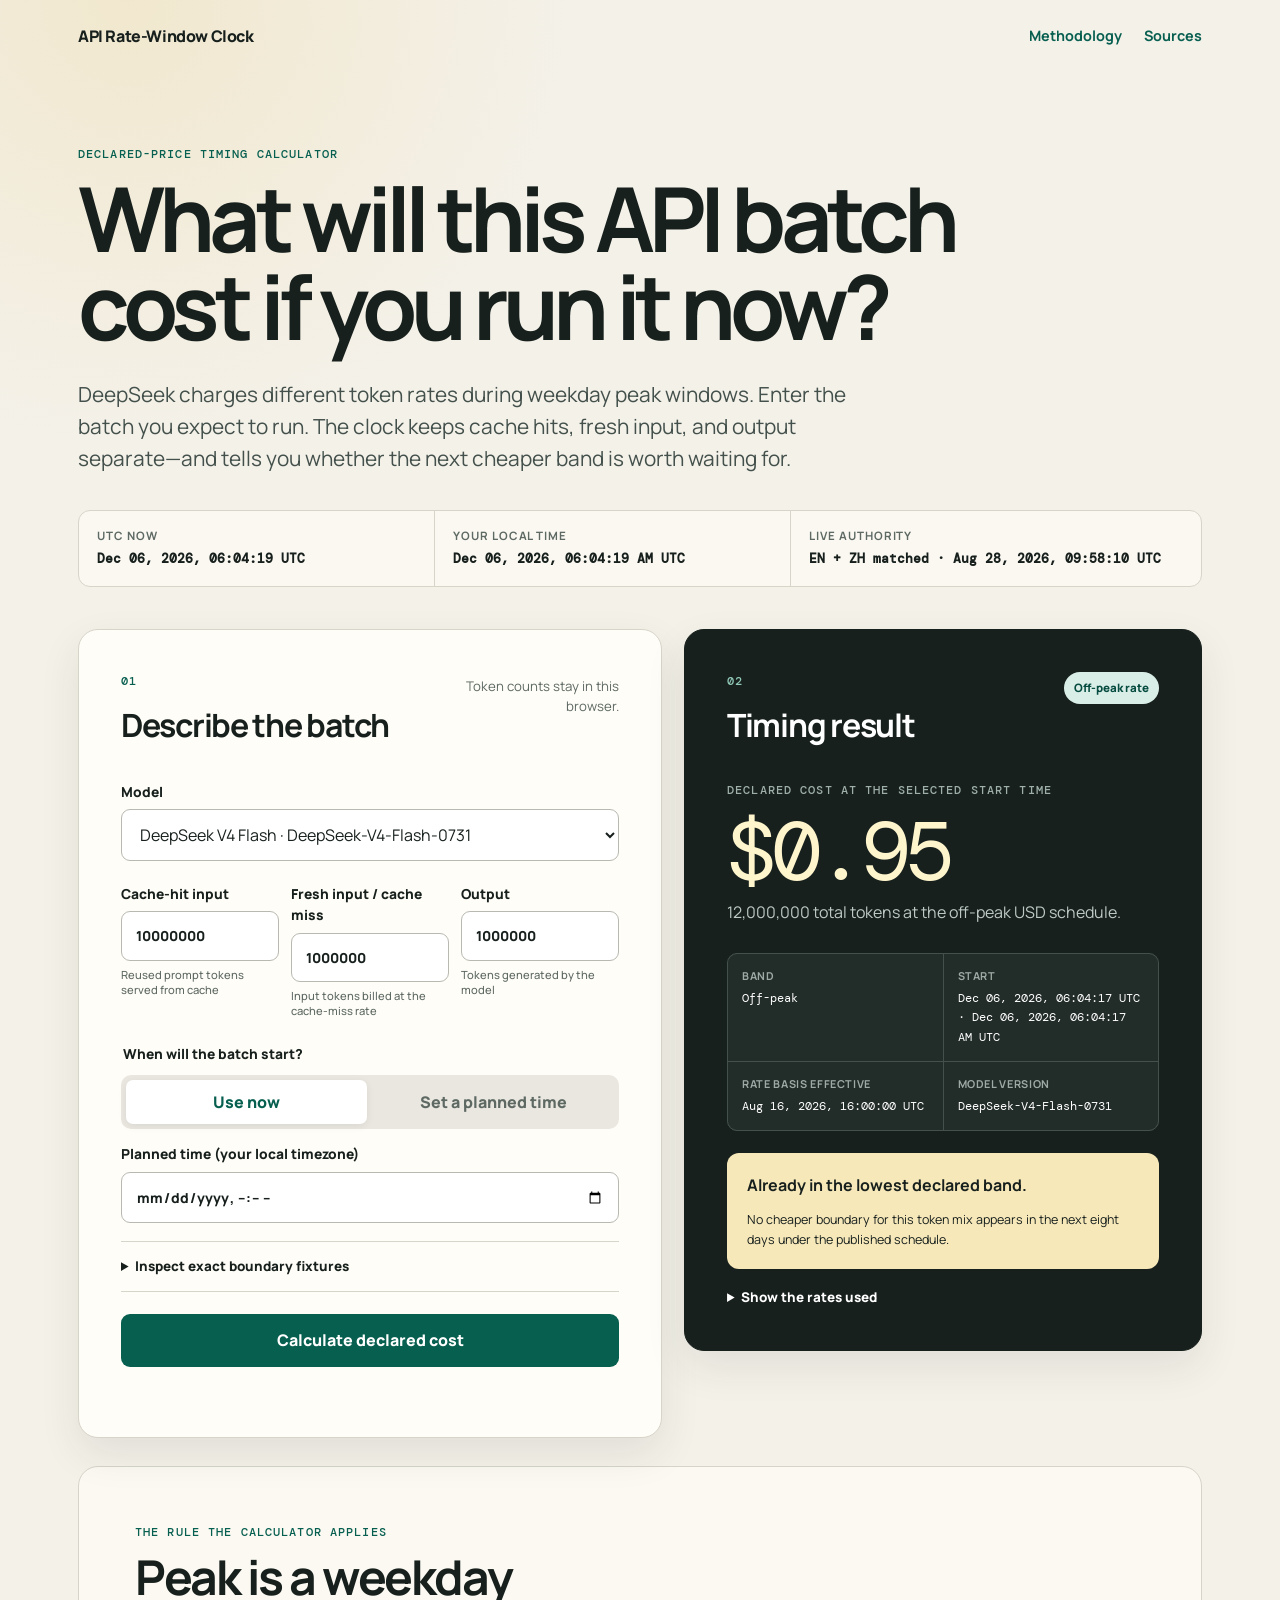
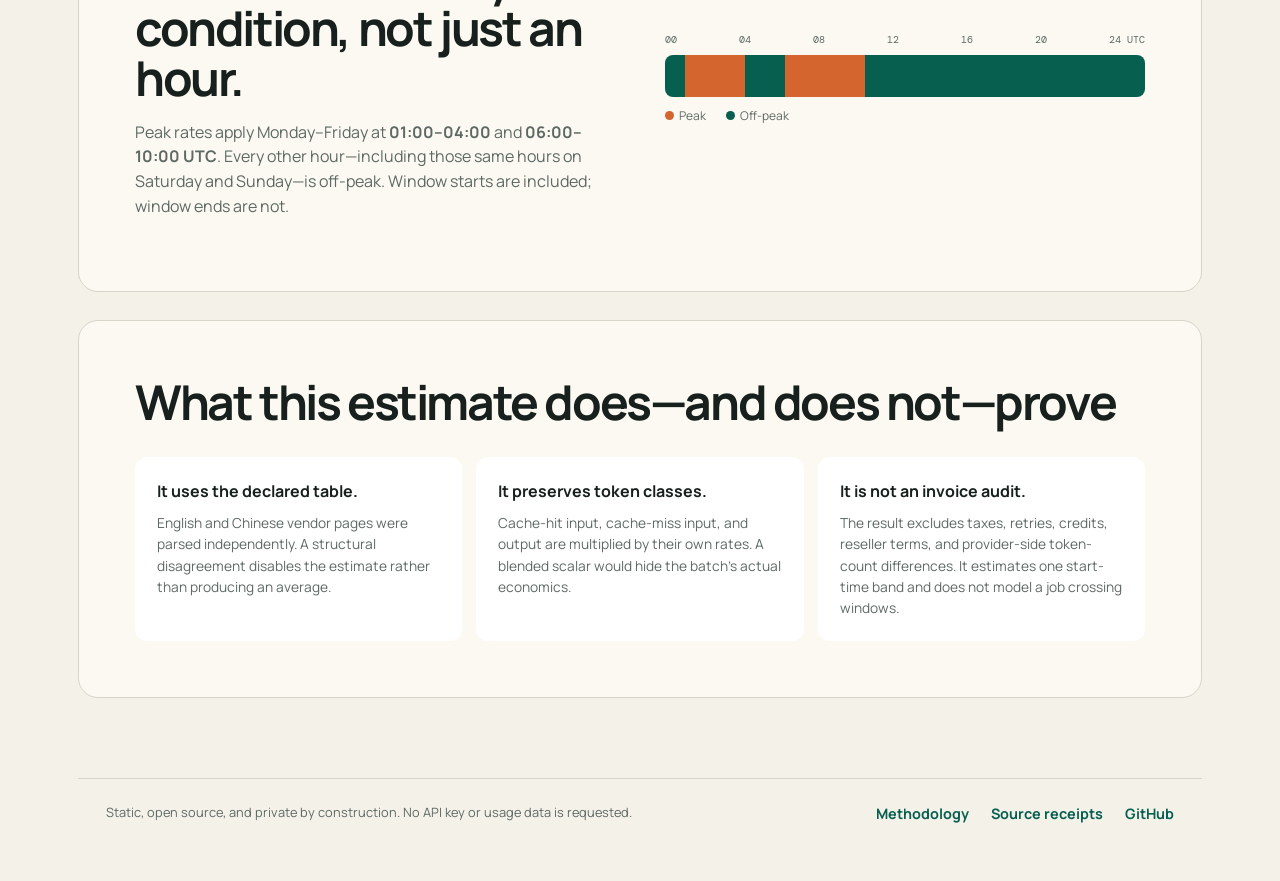
==== index.html @ c3a6a9be "deploy: API Rate-Window Clock" ====
<!doctype html>
<html lang="en">
<head>
  <meta charset="utf-8">
  <meta name="viewport" content="width=device-width,initial-scale=1">
  <meta name="description" content="Estimate a DeepSeek API batch at the declared peak or off-peak token rates, and see whether waiting changes the price.">
  <title>API Rate-Window Clock</title>
  <link rel="stylesheet" href="style.css">
</head>
<body>
  <header class="site-header">
    <a class="brand" href="index.html">API Rate-Window Clock</a>
    <nav aria-label="Main navigation">
      <a href="methodology.html">Methodology</a>
      <a href="sources.html">Sources</a>
    </nav>
  </header>

  <main>
    <section class="hero">
      <p class="eyebrow">Declared-price timing calculator</p>
      <h1>What will this API batch cost if you run it now?</h1>
      <p class="lede">DeepSeek charges different token rates during weekday peak windows. Enter the batch you expect to run. The clock keeps cache hits, fresh input, and output separate—and tells you whether the next cheaper band is worth waiting for.</p>
      <div class="clock-strip" aria-live="polite">
        <div><span>UTC now</span><strong id="utc-clock">—</strong></div>
        <div><span>Your local time</span><strong id="local-clock">—</strong></div>
        <div><span>Live authority</span><strong id="authority-clock">Loading…</strong></div>
      </div>
    </section>

    <section class="calculator-shell" aria-labelledby="calculator-title">
      <form id="calculator-form" class="calculator-card">
        <div class="section-heading">
          <div><p class="step">01</p><h2 id="calculator-title">Describe the batch</h2></div>
          <p>Token counts stay in this browser.</p>
        </div>

        <label for="model">Model</label>
        <select id="model" name="model" required disabled><option>Loading current models…</option></select>

        <div class="token-grid">
          <label>Cache-hit input
            <input id="cache-hit" name="cache_hit" type="number" min="0" step="1" value="10000000" inputmode="numeric" required>
            <small>Reused prompt tokens served from cache</small>
          </label>
          <label>Fresh input / cache miss
            <input id="cache-miss" name="cache_miss" type="number" min="0" step="1" value="1000000" inputmode="numeric" required>
            <small>Input tokens billed at the cache-miss rate</small>
          </label>
          <label>Output
            <input id="output" name="output" type="number" min="0" step="1" value="1000000" inputmode="numeric" required>
            <small>Tokens generated by the model</small>
          </label>
        </div>

        <fieldset class="time-choice">
          <legend>When will the batch start?</legend>
          <div class="segmented">
            <button type="button" id="use-now" class="active" aria-pressed="true">Use now</button>
            <button type="button" id="use-planned" aria-pressed="false">Set a planned time</button>
          </div>
          <label id="planned-field" hidden>Planned time (your local timezone)
            <input id="planned-time" type="datetime-local" step="60">
          </label>
        </fieldset>

        <details class="fixtures">
          <summary>Inspect exact boundary fixtures</summary>
          <p>These set a known UTC timestamp so the clock's boundary rules are visible.</p>
          <div class="fixture-buttons">
            <button type="button" data-fixture="2026-09-01T03:59:00Z">Weekday 03:59 UTC · peak</button>
            <button type="button" data-fixture="2026-09-01T04:00:00Z">Weekday 04:00 UTC · off-peak</button>
            <button type="button" data-fixture="2026-09-05T02:00:00Z">Saturday 02:00 UTC · off-peak</button>
          </div>
        </details>

        <button id="calculate" class="primary" type="submit" disabled>Calculate declared cost</button>
        <p id="form-error" class="form-error" role="alert"></p>
      </form>

      <section id="result" class="result-card" aria-live="polite" aria-labelledby="result-title">
        <div class="section-heading">
          <div><p class="step">02</p><h2 id="result-title">Timing result</h2></div>
          <span id="result-status" class="status-pill">Waiting for rates</span>
        </div>
        <div id="result-empty" class="result-empty">
          <p>The current vendor table is loading. When it is ready, the estimate will identify the exact rate band and the next cheaper boundary.</p>
        </div>
        <div id="result-unavailable" class="result-unavailable" hidden>
          <h3>Estimate unavailable</h3>
          <p id="unavailable-reason"></p>
          <p>No missing or conflicting price is treated as zero.</p>
        </div>
        <div id="result-content" hidden>
          <p class="result-kicker">Declared cost at the selected start time</p>
          <p id="selected-cost" class="result-number">—</p>
          <p id="selected-summary" class="result-summary">—</p>
          <dl class="result-details">
            <div><dt>Band</dt><dd id="selected-regime">—</dd></div>
            <div><dt>Start</dt><dd id="selected-time">—</dd></div>
            <div><dt>Rate basis effective</dt><dd id="basis-effective">—</dd></div>
            <div><dt>Model version</dt><dd id="model-version">—</dd></div>
          </dl>
          <div id="cheaper-panel" class="cheaper-panel">
            <p class="result-kicker">Next cheaper boundary</p>
            <div class="savings-grid">
              <div><span>Cost then</span><strong id="next-cost">—</strong></div>
              <div><span>You save</span><strong id="savings">—</strong></div>
              <div><span>Wait</span><strong id="wait-time">—</strong></div>
            </div>
            <p id="next-summary"></p>
          </div>
          <div id="lowest-panel" class="lowest-panel" hidden>
            <strong>Already in the lowest declared band.</strong>
            <p>No cheaper boundary for this token mix appears in the next eight days under the published schedule.</p>
          </div>
          <details class="rate-breakdown">
            <summary>Show the rates used</summary>
            <dl>
              <div><dt>Cache-hit input</dt><dd id="rate-hit">—</dd></div>
              <div><dt>Fresh input</dt><dd id="rate-miss">—</dd></div>
              <div><dt>Output</dt><dd id="rate-output">—</dd></div>
            </dl>
          </details>
        </div>
      </section>
    </section>

    <section class="schedule-section">
      <div>
        <p class="eyebrow">The rule the calculator applies</p>
        <h2>Peak is a weekday condition, not just an hour.</h2>
        <p>Peak rates apply Monday–Friday at <strong>01:00–04:00</strong> and <strong>06:00–10:00 UTC</strong>. Every other hour—including those same hours on Saturday and Sunday—is off-peak. Window starts are included; window ends are not.</p>
      </div>
      <div class="schedule-visual" aria-label="Weekday UTC price schedule">
        <div class="schedule-label"><span>00</span><span>04</span><span>08</span><span>12</span><span>16</span><span>20</span><span>24 UTC</span></div>
        <div class="schedule-bar"><i class="off a"></i><i class="peak b"></i><i class="off c"></i><i class="peak d"></i><i class="off e"></i></div>
        <div class="legend"><span><i class="peak-dot"></i>Peak</span><span><i class="off-dot"></i>Off-peak</span></div>
      </div>
    </section>

    <section class="truth-section">
      <h2>What this estimate does—and does not—prove</h2>
      <div class="truth-grid">
        <article><h3>It uses the declared table.</h3><p>English and Chinese vendor pages were parsed independently. A structural disagreement disables the estimate rather than producing an average.</p></article>
        <article><h3>It preserves token classes.</h3><p>Cache-hit input, cache-miss input, and output are multiplied by their own rates. A blended scalar would hide the batch's actual economics.</p></article>
        <article><h3>It is not an invoice audit.</h3><p>The result excludes taxes, retries, credits, reseller terms, and provider-side token-count differences. It estimates one start-time band and does not model a job crossing windows.</p></article>
      </div>
    </section>
  </main>

  <footer>
    <p>Static, open source, and private by construction. No API key or usage data is requested.</p>
    <nav><a href="methodology.html">Methodology</a><a href="sources.html">Source receipts</a><a href="https://github.com/GreatTombProductions/api-rate-window-clock">GitHub</a></nav>
  </footer>

  <script src="calculator.js"></script>
  <script src="app.js"></script>
</body>
</html>
---- style.css ----
@import url('https://fonts.googleapis.com/css2?family=DM+Mono:wght@400;500&family=Manrope:wght@400;500;600;700;800&display=swap');

:root {
  --ink: #17201d;
  --muted: #5e6964;
  --paper: #f4f1e9;
  --card: #fffdf7;
  --line: #d7d4c9;
  --green: #075f50;
  --green-soft: #d9eee7;
  --orange: #d4652f;
  --orange-soft: #f6dfd3;
  --yellow: #e3b949;
  --shadow: 0 16px 42px rgba(31, 43, 38, .09);
}

* { box-sizing: border-box; }
html { color-scheme: light; scroll-behavior: smooth; }
body {
  margin: 0;
  background:
    radial-gradient(circle at 10% 0%, rgba(227, 185, 73, .17), transparent 28rem),
    var(--paper);
  color: var(--ink);
  font-family: Manrope, system-ui, sans-serif;
  line-height: 1.55;
}
a { color: var(--green); text-underline-offset: 3px; }
button, input, select { font: inherit; }
button { cursor: pointer; }

.site-header {
  max-width: 1180px;
  margin: 0 auto;
  padding: 24px 28px;
  display: flex;
  align-items: center;
  justify-content: space-between;
  gap: 24px;
}
.brand { color: var(--ink); font-weight: 800; text-decoration: none; letter-spacing: -.025em; }
.site-header nav, footer nav { display: flex; gap: 22px; }
.site-header nav a, footer nav a { font-size: .9rem; font-weight: 700; text-decoration: none; }

main { max-width: 1180px; margin: 0 auto; padding: 0 28px 80px; }
.hero { padding: 72px 0 42px; }
.eyebrow, .step, .result-kicker {
  margin: 0 0 10px;
  color: var(--green);
  font-family: "DM Mono", monospace;
  font-size: .78rem;
  font-weight: 500;
  letter-spacing: .09em;
  text-transform: uppercase;
}
h1 { max-width: 900px; margin: 0; font-size: clamp(2.7rem, 7vw, 5.8rem); line-height: .98; letter-spacing: -.065em; }
.lede { max-width: 790px; margin: 28px 0 36px; color: #43504b; font-size: clamp(1.05rem, 2vw, 1.3rem); }
.clock-strip {
  display: grid;
  grid-template-columns: 1fr 1fr 1.15fr;
  border: 1px solid var(--line);
  border-radius: 12px;
  background: rgba(255, 253, 247, .68);
  overflow: hidden;
}
.clock-strip div { min-width: 0; padding: 16px 18px; border-right: 1px solid var(--line); }
.clock-strip div:last-child { border-right: 0; }
.clock-strip span, .savings-grid span { display: block; color: var(--muted); font-size: .72rem; font-weight: 700; letter-spacing: .08em; text-transform: uppercase; }
.clock-strip strong { display: block; margin-top: 4px; font-family: "DM Mono", monospace; font-size: .83rem; overflow-wrap: anywhere; }

.calculator-shell { display: grid; grid-template-columns: minmax(0, 1.06fr) minmax(0, .94fr); gap: 22px; align-items: start; }
.calculator-card, .result-card {
  min-width: 0;
  padding: clamp(24px, 4vw, 42px);
  border: 1px solid var(--line);
  border-radius: 20px;
  background: var(--card);
  box-shadow: var(--shadow);
}
.result-card { position: sticky; top: 18px; background: var(--ink); color: white; border-color: var(--ink); }
.section-heading { display: flex; justify-content: space-between; gap: 20px; align-items: flex-start; margin-bottom: 30px; }
.section-heading h2 { margin: 0; font-size: clamp(1.45rem, 3vw, 2rem); letter-spacing: -.04em; }
.section-heading > p { max-width: 180px; margin: 4px 0 0; color: var(--muted); font-size: .83rem; text-align: right; }
.result-card .step { color: #91c9b8; }

label, legend { display: block; font-size: .86rem; font-weight: 800; }
select, input {
  width: 100%;
  margin-top: 7px;
  padding: 13px 14px;
  border: 1px solid #b8b9b1;
  border-radius: 9px;
  background: white;
  color: var(--ink);
  outline: 0;
}
select:focus, input:focus { border-color: var(--green); box-shadow: 0 0 0 3px rgba(7, 95, 80, .13); }
select:disabled { color: var(--muted); }
.token-grid { display: grid; grid-template-columns: repeat(3, 1fr); gap: 12px; margin: 22px 0; }
.token-grid small { display: block; margin-top: 6px; color: var(--muted); font-size: .7rem; font-weight: 500; line-height: 1.35; }
.time-choice { margin: 25px 0 18px; padding: 0; border: 0; }
.segmented { display: flex; gap: 6px; margin: 10px 0 14px; padding: 5px; border-radius: 10px; background: #e9e7df; }
.segmented button { flex: 1; padding: 10px; border: 0; border-radius: 7px; background: transparent; color: var(--muted); font-weight: 800; }
.segmented button.active { background: white; color: var(--green); box-shadow: 0 2px 8px rgba(0, 0, 0, .07); }
.fixtures { margin: 12px 0 22px; border-top: 1px solid var(--line); border-bottom: 1px solid var(--line); padding: 14px 0; }
.fixtures summary, .rate-breakdown summary { cursor: pointer; font-size: .84rem; font-weight: 800; }
.fixtures p { color: var(--muted); font-size: .78rem; }
.fixture-buttons { display: flex; flex-wrap: wrap; gap: 7px; }
.fixture-buttons button { border: 1px solid var(--line); border-radius: 999px; padding: 7px 10px; background: white; color: var(--green); font-size: .72rem; font-weight: 700; }
.primary { width: 100%; padding: 14px 20px; border: 0; border-radius: 9px; background: var(--green); color: white; font-weight: 800; }
.primary:hover { background: #064b40; }
.primary:disabled { cursor: wait; opacity: .55; }
.form-error { min-height: 1.4em; margin: 10px 0 0; color: #a83c28; font-size: .82rem; font-weight: 700; }

.status-pill { padding: 7px 10px; border-radius: 999px; background: #34403c; color: #dce7e2; font-size: .72rem; font-weight: 800; white-space: nowrap; }
.status-pill.peak { background: var(--orange-soft); color: #903814; }
.status-pill.off_peak { background: var(--green-soft); color: #064c40; }
.status-pill.warning { background: #f1d4ce; color: #802f1f; }
.result-empty, .result-unavailable { color: #c1cbc7; }
.result-unavailable h3 { color: white; }
.result-kicker { color: #9fb0aa; }
.result-number { margin: 3px 0 7px; color: #fff5cd; font-family: "DM Mono", monospace; font-size: clamp(3.2rem, 7vw, 5.2rem); line-height: 1; letter-spacing: -.065em; overflow-wrap: anywhere; }
.result-summary { margin: 0 0 28px; color: #bec9c5; }
.result-details { display: grid; grid-template-columns: 1fr 1fr; gap: 1px; margin: 0; background: #44504c; border: 1px solid #44504c; border-radius: 10px; overflow: hidden; }
.result-details div { padding: 14px; background: #222c28; min-width: 0; }
dt { color: #9eaaa5; font-size: .68rem; font-weight: 700; letter-spacing: .06em; text-transform: uppercase; }
dd { margin: 4px 0 0; font-family: "DM Mono", monospace; font-size: .78rem; overflow-wrap: anywhere; }
.cheaper-panel, .lowest-panel { margin-top: 22px; padding: 20px; border-radius: 12px; background: #f7e8ba; color: var(--ink); }
.cheaper-panel .result-kicker { color: #6d5923; }
.savings-grid { display: grid; grid-template-columns: repeat(3, 1fr); gap: 12px; }
.savings-grid strong { display: block; margin-top: 4px; font-family: "DM Mono", monospace; font-size: 1rem; }
.cheaper-panel > p:last-child, .lowest-panel p { margin-bottom: 0; font-size: .78rem; }
.rate-breakdown { margin-top: 18px; }
.rate-breakdown dl { margin: 12px 0 0; }
.rate-breakdown dl div { display: flex; justify-content: space-between; gap: 16px; padding: 8px 0; border-bottom: 1px solid #3c4642; }

.schedule-section, .truth-section { margin-top: 28px; padding: clamp(30px, 5vw, 56px); border: 1px solid var(--line); border-radius: 20px; background: rgba(255, 253, 247, .7); }
.schedule-section { display: grid; grid-template-columns: 1fr 1fr; gap: 50px; align-items: center; }
.schedule-section h2, .truth-section h2 { margin: 0; font-size: clamp(1.8rem, 4vw, 3rem); line-height: 1.05; letter-spacing: -.05em; }
.schedule-section p:not(.eyebrow) { color: var(--muted); }
.schedule-label { display: flex; justify-content: space-between; color: var(--muted); font-family: "DM Mono", monospace; font-size: .62rem; }
.schedule-bar { display: grid; grid-template-columns: 1fr 3fr 2fr 4fr 14fr; height: 42px; margin-top: 8px; overflow: hidden; border-radius: 8px; }
.schedule-bar .peak { background: var(--orange); }
.schedule-bar .off { background: var(--green); }
.legend { display: flex; gap: 20px; margin-top: 10px; color: var(--muted); font-size: .75rem; }
.legend i { display: inline-block; width: 9px; height: 9px; margin-right: 5px; border-radius: 50%; }
.peak-dot { background: var(--orange); } .off-dot { background: var(--green); }
.truth-grid { display: grid; grid-template-columns: repeat(3, 1fr); gap: 14px; margin-top: 30px; }
.truth-grid article { padding: 22px; border-radius: 12px; background: white; }
.truth-grid h3 { margin: 0 0 8px; font-size: 1rem; }
.truth-grid p { margin: 0; color: var(--muted); font-size: .86rem; }

.content-page { max-width: 860px; }
.content-hero { padding: 72px 0 36px; }
.content-hero h1 { font-size: clamp(2.7rem, 7vw, 5rem); }
.prose { padding: clamp(24px, 5vw, 54px); border: 1px solid var(--line); border-radius: 20px; background: var(--card); box-shadow: var(--shadow); }
.prose h2 { margin-top: 2.4em; letter-spacing: -.03em; }
.prose h2:first-child { margin-top: 0; }
.prose h3 { margin-top: 1.8em; }
.prose p, .prose li { color: #47534e; }
.prose code { font-family: "DM Mono", monospace; font-size: .85em; }
.prose pre { overflow-x: auto; padding: 18px; border-radius: 10px; background: var(--ink); color: #eaf2ee; }
.source-card { margin: 18px 0; padding: 20px; border: 1px solid var(--line); border-radius: 12px; }
.source-card h3 { margin-top: 0; }
.hash { overflow-wrap: anywhere; font-family: "DM Mono", monospace; font-size: .72rem; }
.notice { padding: 16px 18px; border-left: 4px solid var(--yellow); background: #fbf3d8; }

footer { max-width: 1124px; margin: 0 auto 32px; padding: 24px 28px; display: flex; justify-content: space-between; gap: 24px; border-top: 1px solid var(--line); color: var(--muted); font-size: .8rem; }
footer p { margin: 0; }

@media (max-width: 860px) {
  .clock-strip, .calculator-shell, .schedule-section { grid-template-columns: 1fr; }
  .clock-strip div { border-right: 0; border-bottom: 1px solid var(--line); }
  .clock-strip div:last-child { border-bottom: 0; }
  .result-card { position: static; }
  .token-grid, .truth-grid { grid-template-columns: 1fr; }
  .schedule-section { gap: 28px; }
}

@media (max-width: 520px) {
  .site-header { padding: 18px 16px; align-items: flex-start; }
  .site-header nav { gap: 10px; flex-direction: column; align-items: flex-end; }
  main { padding: 0 12px 56px; }
  .hero { padding-top: 44px; }
  .calculator-card, .result-card, .schedule-section, .truth-section, .prose { padding: 22px 18px; border-radius: 15px; }
  .section-heading { gap: 10px; }
  .section-heading > p { display: none; }
  .result-details, .savings-grid { grid-template-columns: 1fr; }
  .result-number { font-size: 3.1rem; }
  footer { margin: 0 12px 24px; padding: 20px 4px; flex-direction: column; }
  footer nav { flex-wrap: wrap; }
}
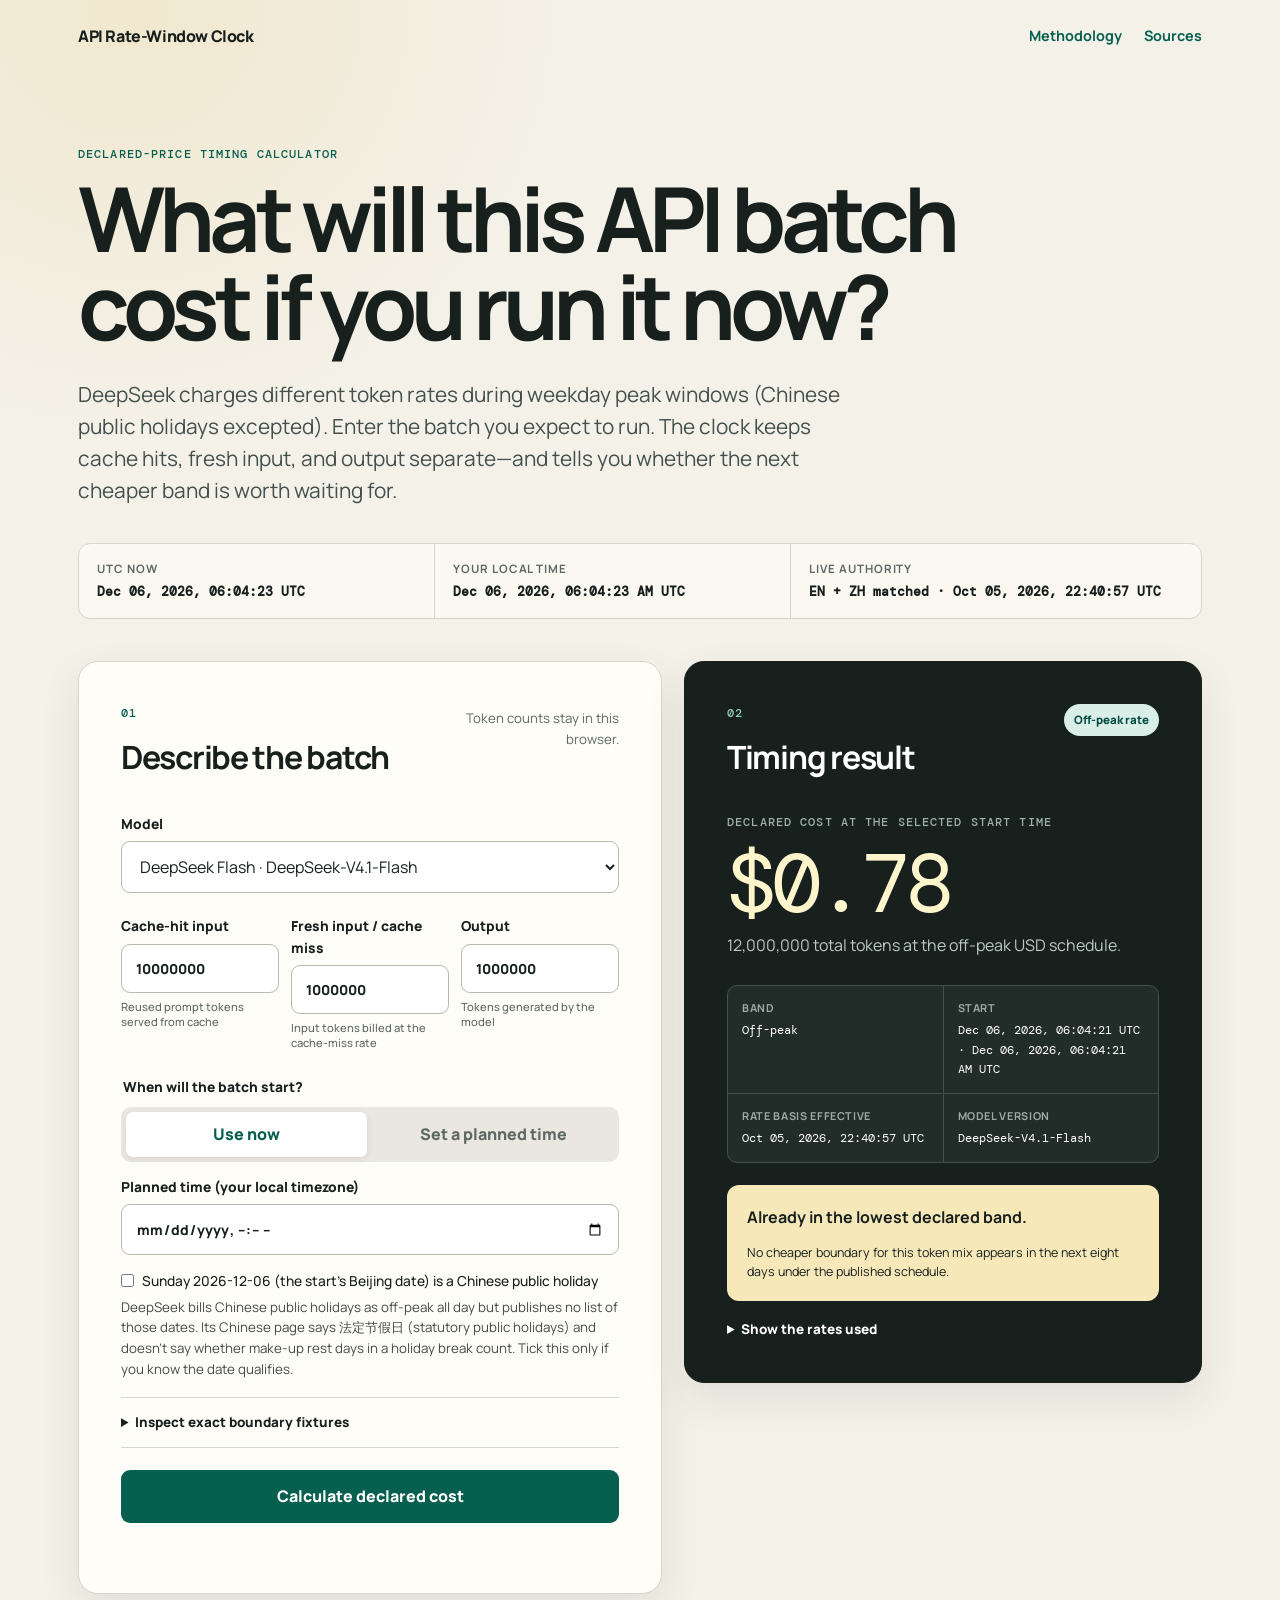
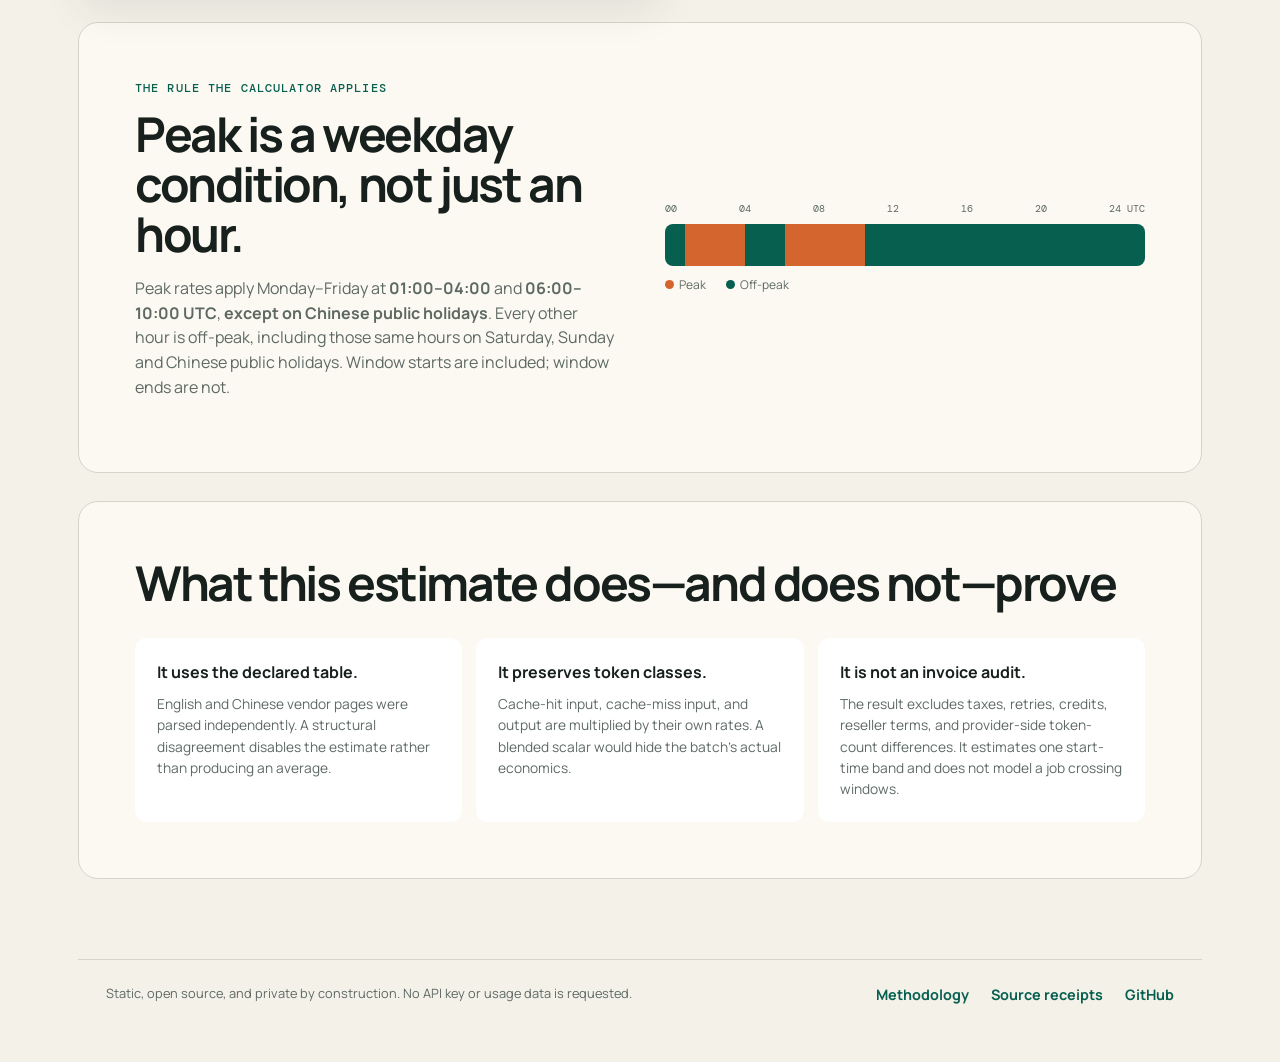
==== commit 974c5d00: "refresh: current DeepSeek table (V4.1 Flash prices, holiday exclusion), verified-from-capture basis" ====
--- a/index.html
+++ b/index.html
@@ -20,7 +20,7 @@
     <section class="hero">
       <p class="eyebrow">Declared-price timing calculator</p>
       <h1>What will this API batch cost if you run it now?</h1>
-      <p class="lede">DeepSeek charges different token rates during weekday peak windows. Enter the batch you expect to run. The clock keeps cache hits, fresh input, and output separate—and tells you whether the next cheaper band is worth waiting for.</p>
+      <p class="lede">DeepSeek charges different token rates during weekday peak windows (Chinese public holidays excepted). Enter the batch you expect to run. The clock keeps cache hits, fresh input, and output separate—and tells you whether the next cheaper band is worth waiting for.</p>
       <div class="clock-strip" aria-live="polite">
         <div><span>UTC now</span><strong id="utc-clock">—</strong></div>
         <div><span>Your local time</span><strong id="local-clock">—</strong></div>
@@ -62,15 +62,17 @@
           <label id="planned-field" hidden>Planned time (your local timezone)
             <input id="planned-time" type="datetime-local" step="60">
           </label>
+          <label class="holiday-choice"><input id="cn-holiday" type="checkbox"> <span id="holiday-label">The start's Beijing date is a Chinese public holiday</span></label>
+          <small class="holiday-note">DeepSeek bills Chinese public holidays as off-peak all day but publishes no list of those dates. Its Chinese page says 法定节假日 (statutory public holidays) and doesn't say whether make-up rest days in a holiday break count. Tick this only if you know the date qualifies.</small>
         </fieldset>
 
         <details class="fixtures">
           <summary>Inspect exact boundary fixtures</summary>
           <p>These set a known UTC timestamp so the clock's boundary rules are visible.</p>
           <div class="fixture-buttons">
-            <button type="button" data-fixture="2026-09-01T03:59:00Z">Weekday 03:59 UTC · peak</button>
-            <button type="button" data-fixture="2026-09-01T04:00:00Z">Weekday 04:00 UTC · off-peak</button>
-            <button type="button" data-fixture="2026-09-05T02:00:00Z">Saturday 02:00 UTC · off-peak</button>
+            <button type="button" data-fixture="2026-10-13T03:59:00Z">Weekday 03:59 UTC · peak</button>
+            <button type="button" data-fixture="2026-10-13T04:00:00Z">Weekday 04:00 UTC · off-peak</button>
+            <button type="button" data-fixture="2026-10-17T02:00:00Z">Saturday 02:00 UTC · off-peak</button>
           </div>
         </details>
 
@@ -95,6 +97,7 @@
           <p class="result-kicker">Declared cost at the selected start time</p>
           <p id="selected-cost" class="result-number">—</p>
           <p id="selected-summary" class="result-summary">—</p>
+          <p id="holiday-caveat" class="holiday-caveat" hidden></p>
           <dl class="result-details">
             <div><dt>Band</dt><dd id="selected-regime">—</dd></div>
             <div><dt>Start</dt><dd id="selected-time">—</dd></div>
@@ -130,7 +133,7 @@
       <div>
         <p class="eyebrow">The rule the calculator applies</p>
         <h2>Peak is a weekday condition, not just an hour.</h2>
-        <p>Peak rates apply Monday–Friday at <strong>01:00–04:00</strong> and <strong>06:00–10:00 UTC</strong>. Every other hour—including those same hours on Saturday and Sunday—is off-peak. Window starts are included; window ends are not.</p>
+        <p>Peak rates apply Monday–Friday at <strong>01:00–04:00</strong> and <strong>06:00–10:00 UTC</strong>, <strong>except on Chinese public holidays</strong>. Every other hour is off-peak, including those same hours on Saturday, Sunday and Chinese public holidays. Window starts are included; window ends are not.</p>
       </div>
       <div class="schedule-visual" aria-label="Weekday UTC price schedule">
         <div class="schedule-label"><span>00</span><span>04</span><span>08</span><span>12</span><span>16</span><span>20</span><span>24 UTC</span></div>
--- a/style.css
+++ b/style.css
@@ -190,3 +190,8 @@
   footer { margin: 0 12px 24px; padding: 20px 4px; flex-direction: column; }
   footer nav { flex-wrap: wrap; }
 }
+
+.holiday-choice { display: flex; gap: .5rem; align-items: center; margin-top: .9rem; font-weight: 500; }
+.holiday-choice input { width: auto; margin: 0; }
+.holiday-note { display: block; margin-top: .35rem; opacity: .8; }
+.holiday-caveat { border-left: 4px solid #b7791f; background: #fff8e6; color: #5c3d00; padding: .6rem .8rem; border-radius: 0 8px 8px 0; margin: .6rem 0; }
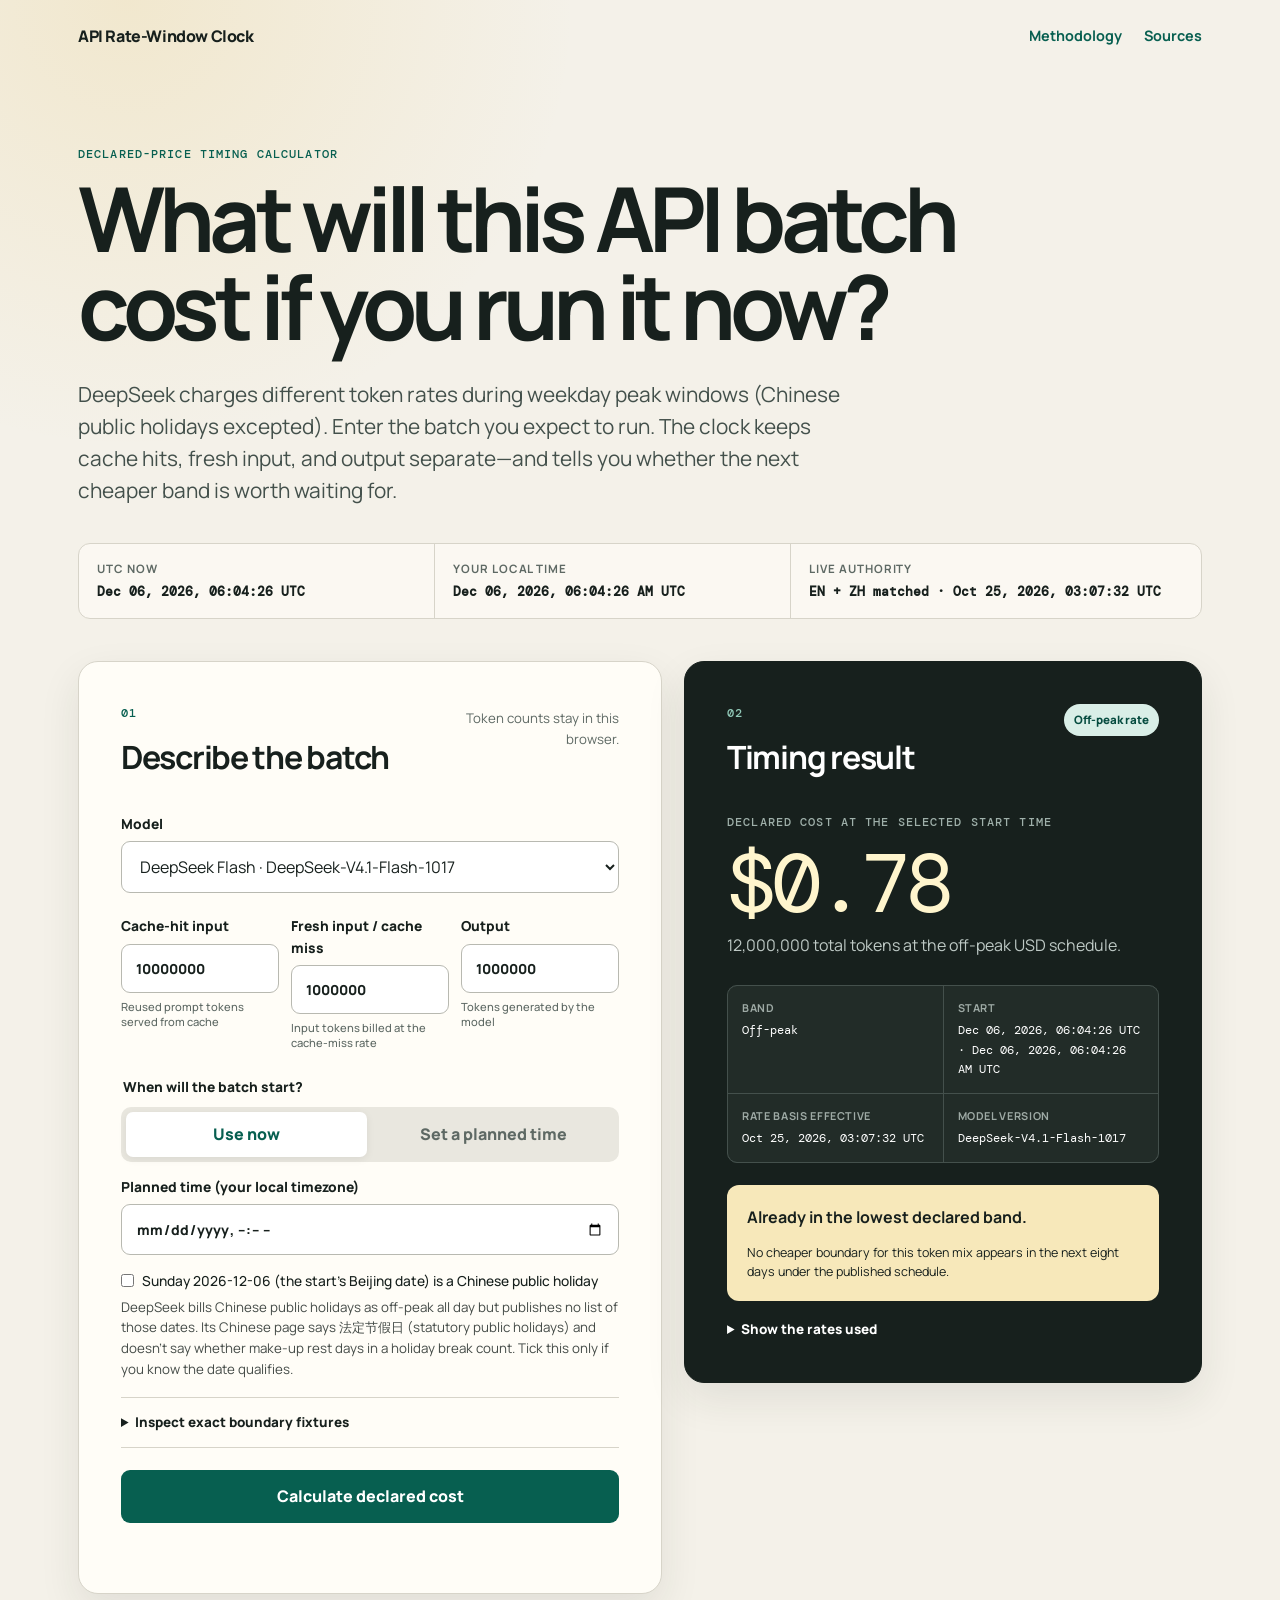
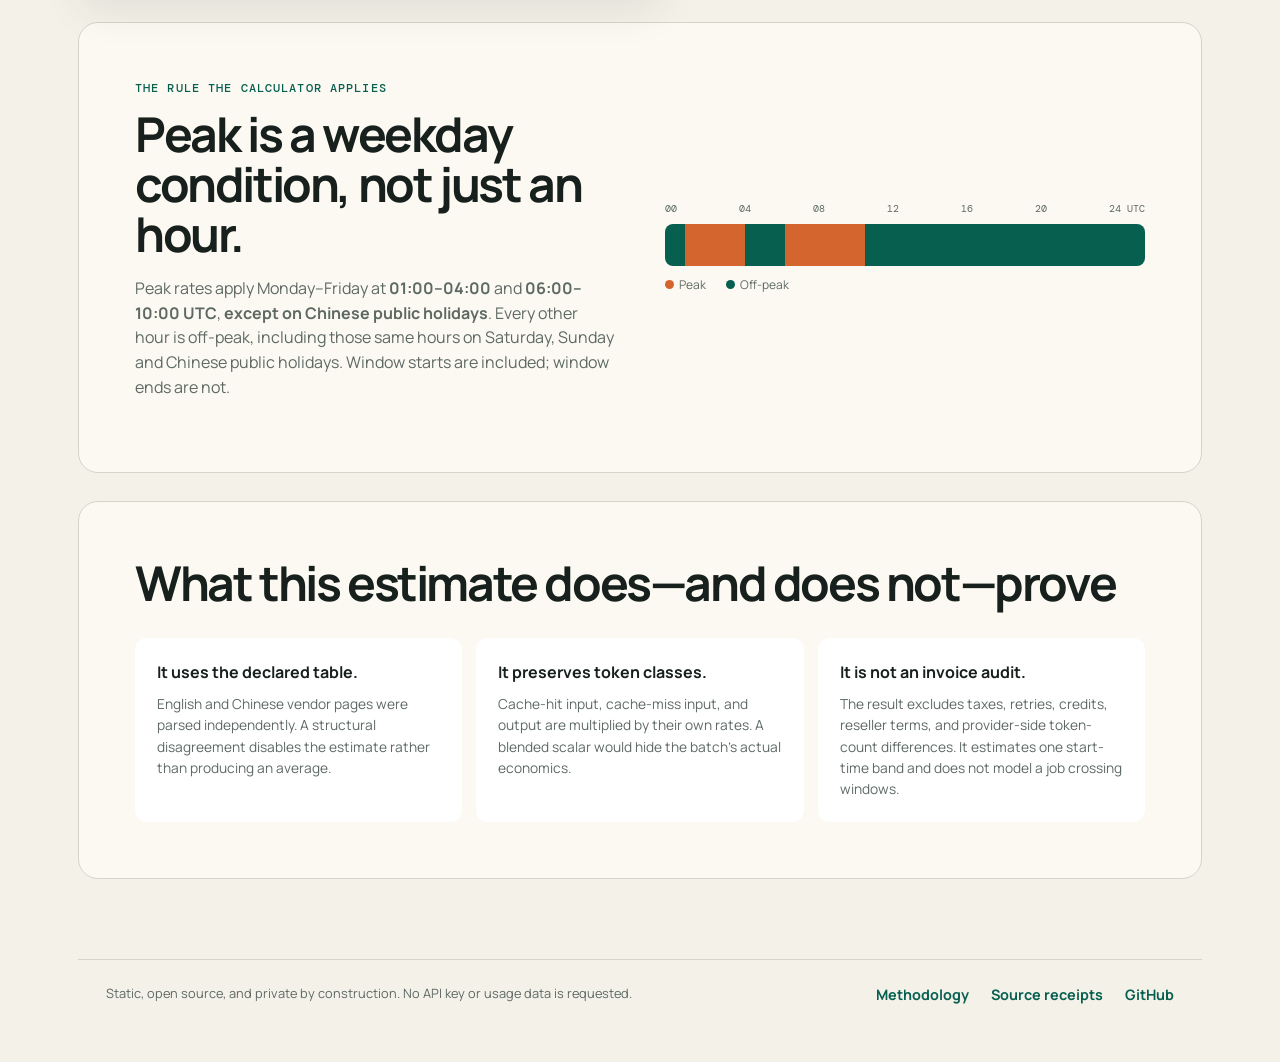
==== commit 95dbcda9: "refresh: Flash version DeepSeek-V4.1-Flash-1017 (token rates unchanged), Search & Fetch table recogn" ====
--- a/index.html
+++ b/index.html
@@ -70,9 +70,9 @@
           <summary>Inspect exact boundary fixtures</summary>
           <p>These set a known UTC timestamp so the clock's boundary rules are visible.</p>
           <div class="fixture-buttons">
-            <button type="button" data-fixture="2026-10-13T03:59:00Z">Weekday 03:59 UTC · peak</button>
-            <button type="button" data-fixture="2026-10-13T04:00:00Z">Weekday 04:00 UTC · off-peak</button>
-            <button type="button" data-fixture="2026-10-17T02:00:00Z">Saturday 02:00 UTC · off-peak</button>
+            <button type="button" data-fixture="2026-11-10T03:59:00Z">Weekday 03:59 UTC · peak</button>
+            <button type="button" data-fixture="2026-11-10T04:00:00Z">Weekday 04:00 UTC · off-peak</button>
+            <button type="button" data-fixture="2026-11-14T02:00:00Z">Saturday 02:00 UTC · off-peak</button>
           </div>
         </details>
 
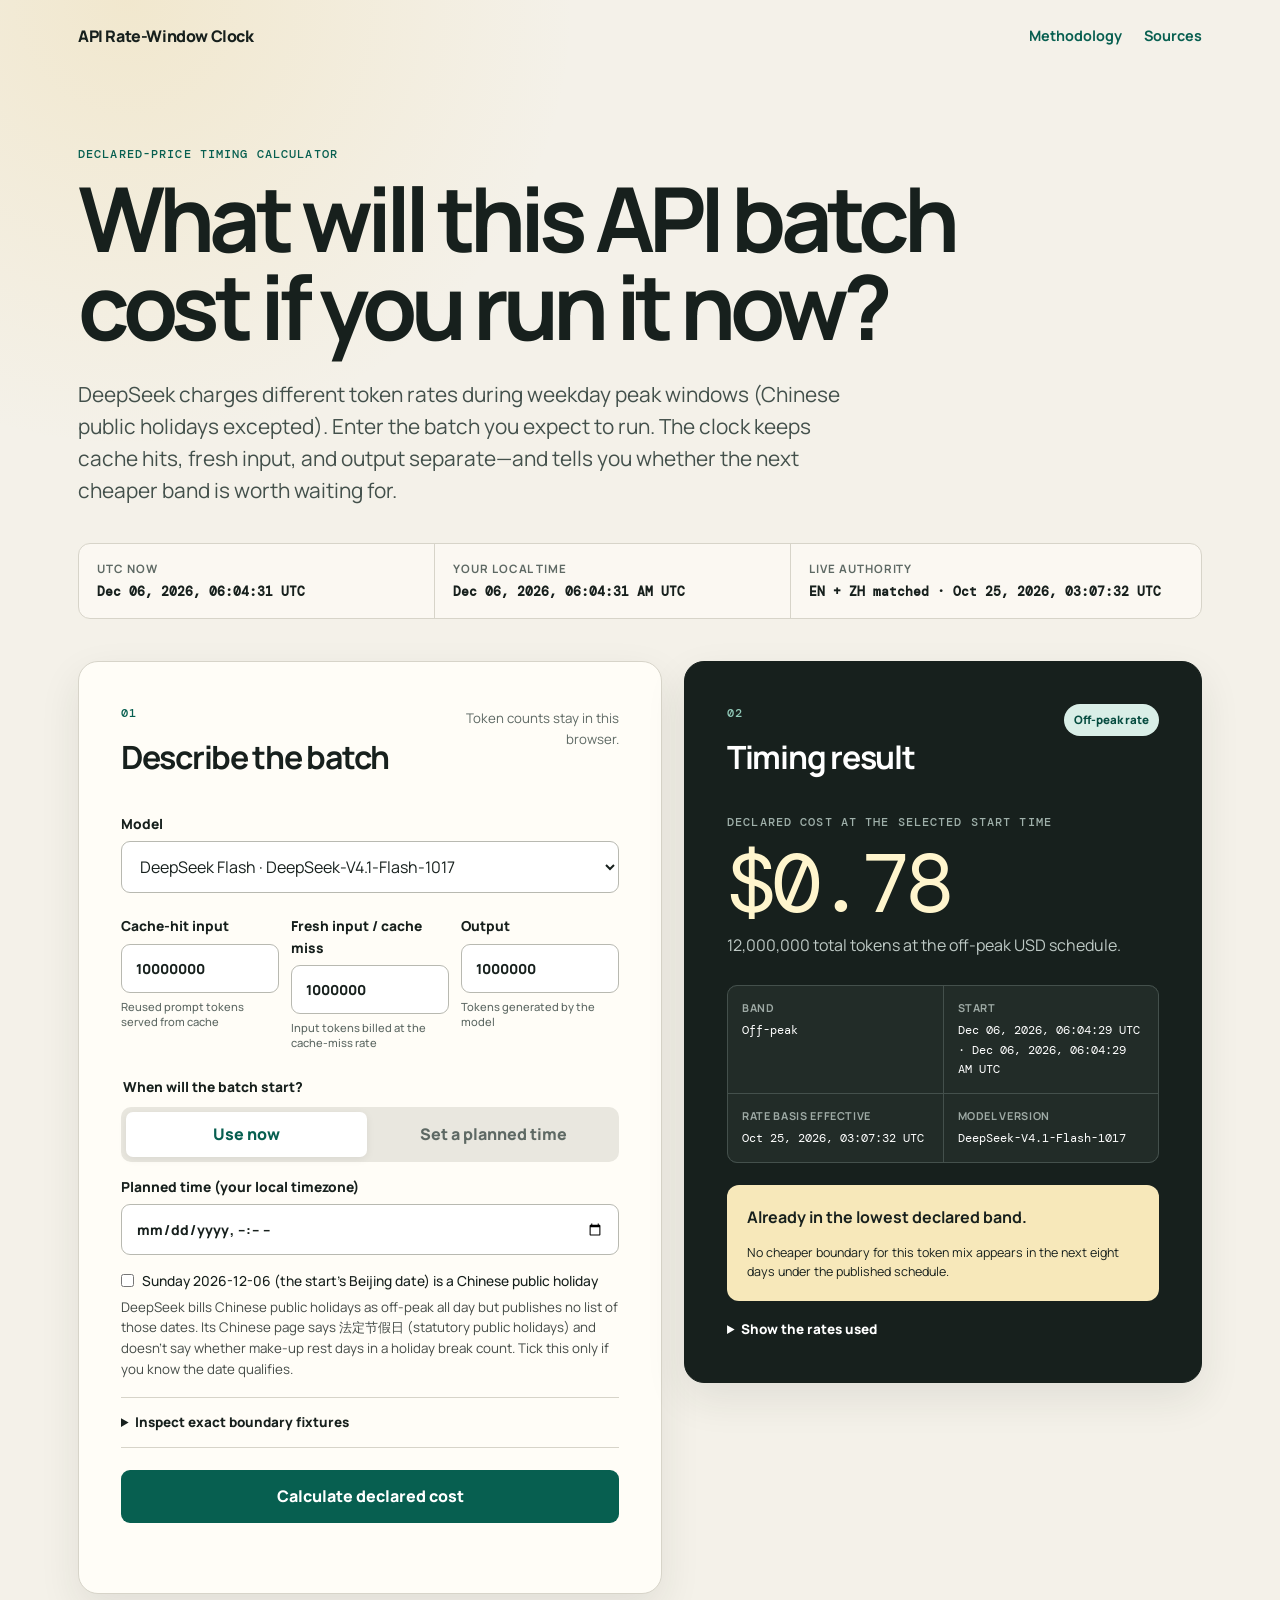
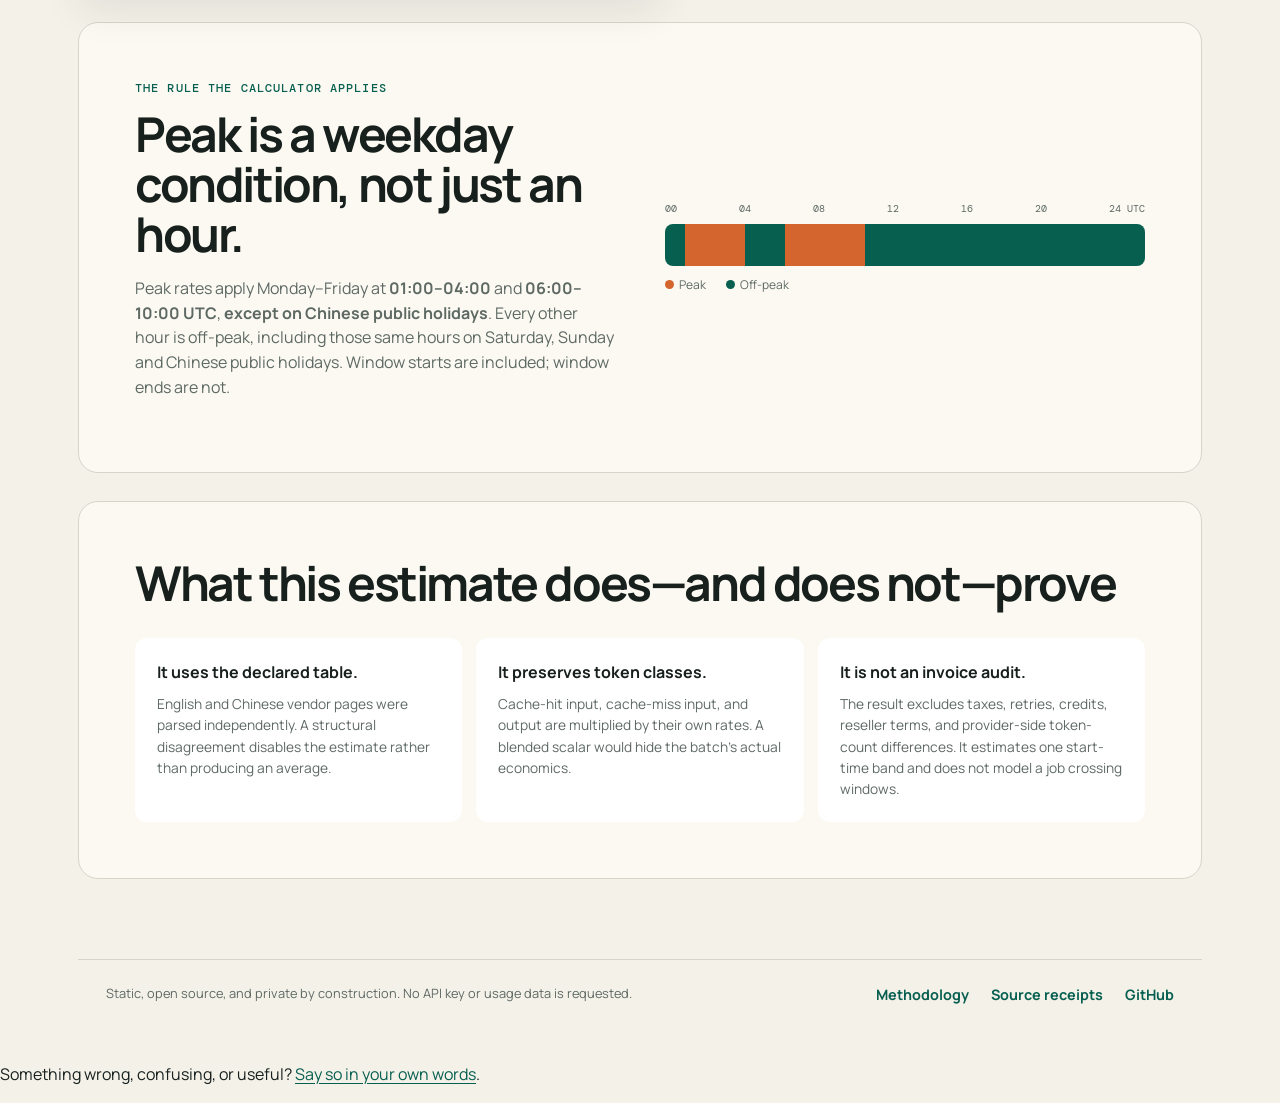
==== commit 319fac3f: "Add a note for saying when something on this page looks wrong" ====
--- a/index.html
+++ b/index.html
@@ -159,5 +159,6 @@
 
   <script src="calculator.js"></script>
   <script src="app.js"></script>
+<p class="quest-board-feedback">Something wrong, confusing, or useful? <a href="https://greattombproductions.github.io/quest-board/?project=api-rate-window-clock#suggest" target="_blank" rel="noopener">Say so in your own words</a>.</p>
 </body>
 </html>
